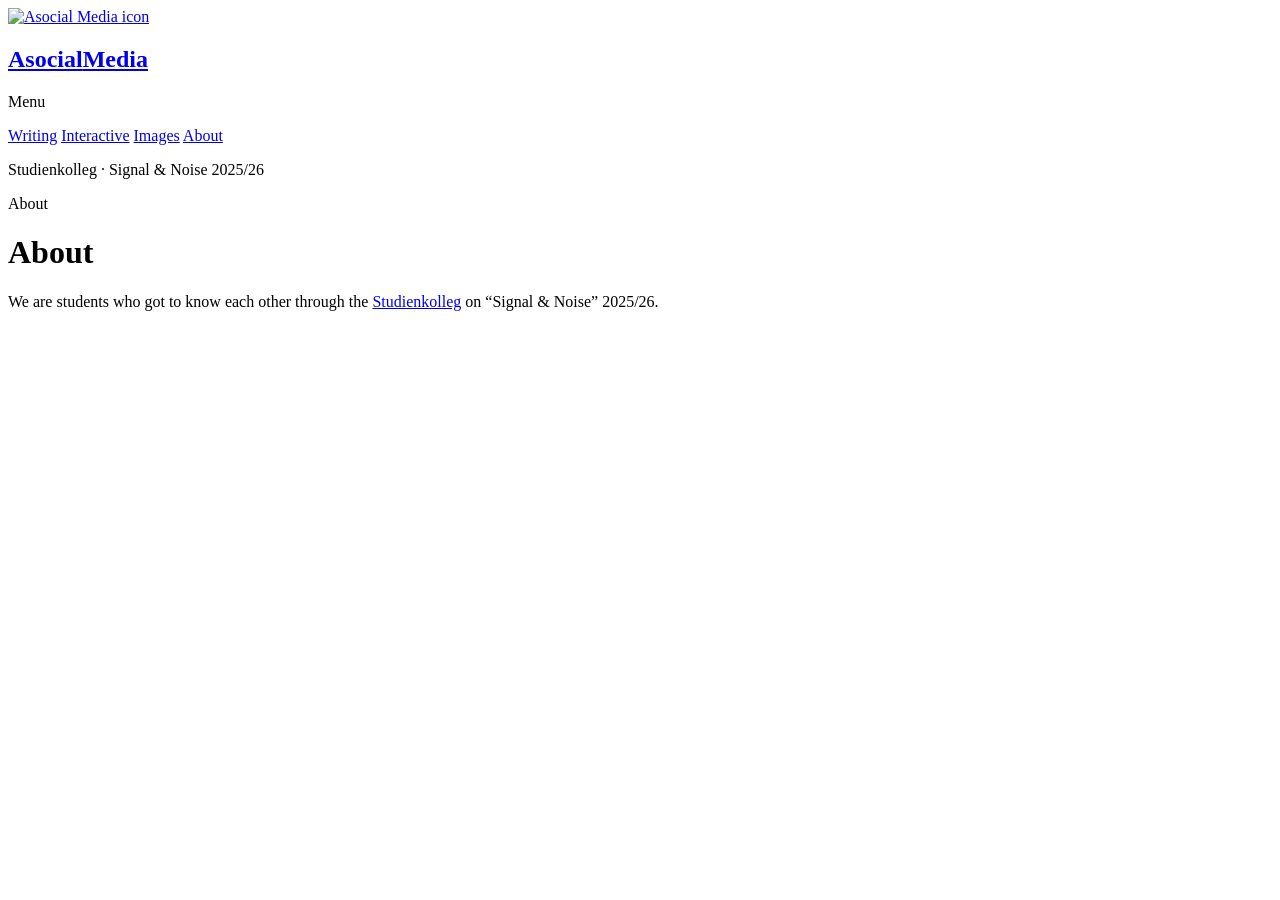
==== about/index.html @ 45183186 "remove trash" ====
<!DOCTYPE html>
<html lang="en">
<head>
  <meta charset="UTF-8" />
  <meta name="viewport" content="width=device-width, initial-scale=1.0" />
  <title>About — ASOCIAL MEDIA</title>
  <link rel="icon" type="image/png" href="../images/asocial_media_icon.png" />
  <link rel="stylesheet" href="../styles.css" />
</head>
<body>
  <aside class="sidebar">
    <a class="brand" href="../index.html">
      <img class="brand__icon" src="../images/asocial_media_icon.png" alt="Asocial Media icon" />
      <h1 class="brand__title"><span>Asocial</span><span>Media</span></h1>
    </a>

    <p class="sidebar__tag">Menu</p>
    <nav class="nav">
      <a href="../writing/">Writing</a>
      <a href="../interactive/">Interactive</a>
      <a href="../images/">Images</a>
      <a href="../about/" aria-current="page">About</a>
    </nav>

    <p class="sidebar__foot">Studienkolleg &middot; Signal &amp; Noise 2025/26</p>
  </aside>

  <main class="content">
    <div class="page">
      <p class="eyebrow">About</p>
      <h1 class="headline">About</h1>
      <p class="lede">
        We are students who got to know each other through the
        <a href="https://uni-tuebingen.de/en/forschung/zentren-und-institute/tuebinger-forum-fuer-wissenschaftskulturen-tfw/studienkolleg/archiv/studienkolleg-20252026/"
           target="_blank" rel="noopener">Studienkolleg</a>
        on &ldquo;Signal &amp; Noise&rdquo; 2025/26.
      </p>
      <p>
        
      </p>
    </div>
  </main>
</body>
</html>
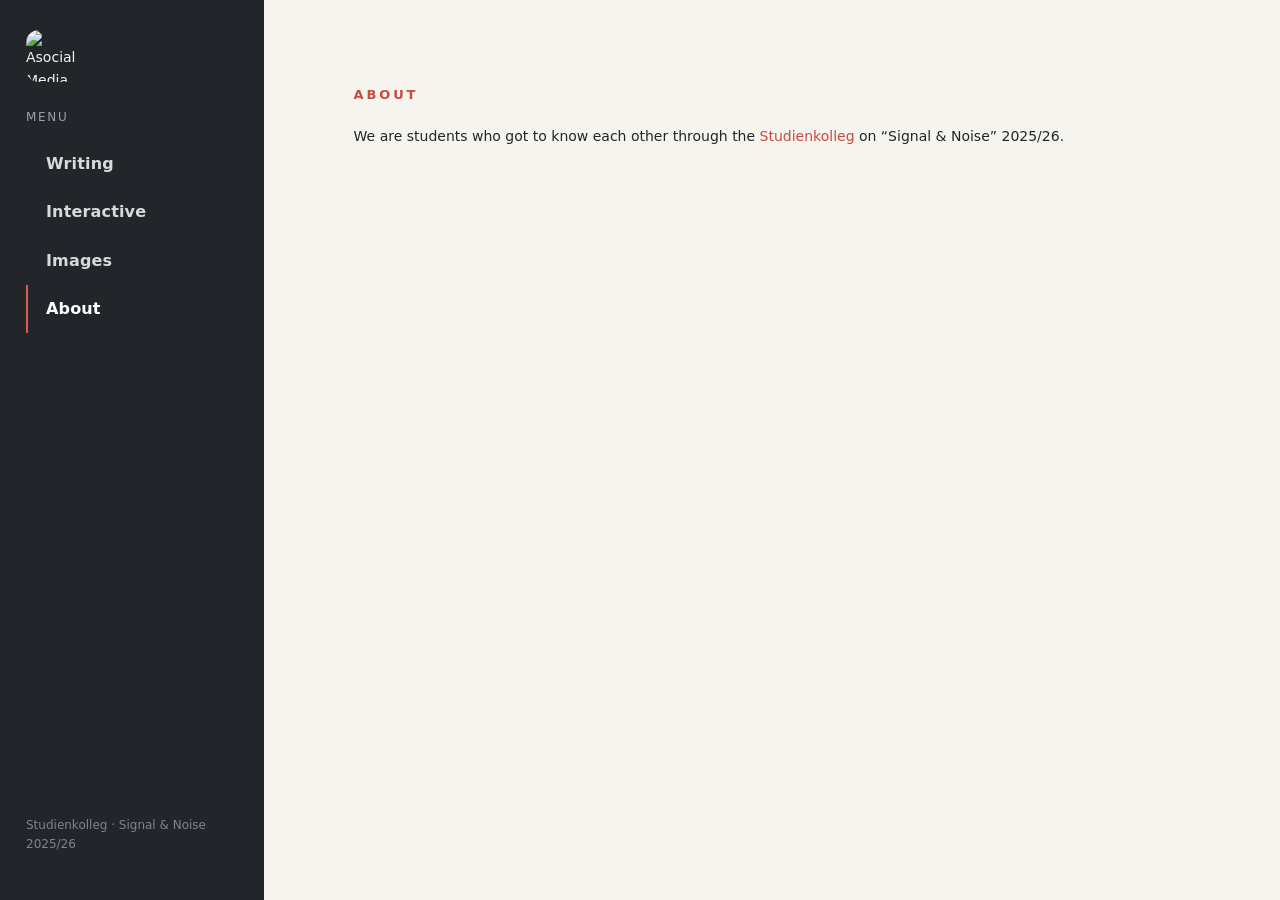
==== commit 6f353e5c: "initial commit" ====
--- a/about/index.html
+++ b/about/index.html
@@ -11,7 +11,6 @@
   <aside class="sidebar">
     <a class="brand" href="../index.html">
       <img class="brand__icon" src="../images/asocial_media_icon.png" alt="Asocial Media icon" />
-      <h1 class="brand__title"><span>Asocial</span><span>Media</span></h1>
     </a>
 
     <p class="sidebar__tag">Menu</p>
@@ -28,16 +27,12 @@
   <main class="content">
     <div class="page">
       <p class="eyebrow">About</p>
-      <h1 class="headline">About</h1>
-      <p class="lede">
+      <p>
         We are students who got to know each other through the
         <a href="https://uni-tuebingen.de/en/forschung/zentren-und-institute/tuebinger-forum-fuer-wissenschaftskulturen-tfw/studienkolleg/archiv/studienkolleg-20252026/"
            target="_blank" rel="noopener">Studienkolleg</a>
         on &ldquo;Signal &amp; Noise&rdquo; 2025/26.
       </p>
-      <p>
-        
-      </p>
     </div>
   </main>
 </body>
--- a/styles.css
+++ b/styles.css
@@ -0,0 +1,204 @@
+/* ==========================================================================
+   ASOCIAL MEDIA — shared styles
+   Palette sampled from the project icon:
+   paper #f6f4ef · ink #22252a · coral #e05a4e
+   ========================================================================== */
+
+:root {
+  --paper:      #f6f4ef;
+  --paper-soft: #edeae1;
+  --ink:        #22252a;
+  --ink-soft:   #4a4e55;
+  --coral:      #e05a4e;
+  --coral-dim:  #c94a3f;
+  --line:       #d9d5c9;
+
+  --sidebar-w: 264px;
+
+  --serif: "Iowan Old Style", "Palatino Linotype", "Georgia", "Times New Roman", serif;
+  --sans:  "Helvetica Neue", "Inter", system-ui, -apple-system, "Segoe UI", Arial, sans-serif;
+}
+
+* { box-sizing: border-box; }
+
+html { -webkit-text-size-adjust: 100%; }
+
+body {
+  margin: 0;
+  background: var(--paper);
+  color: var(--ink);
+  font-family: var(--sans);
+  font-size: 14px;
+  line-height: 1.65;
+  -webkit-font-smoothing: antialiased;
+  text-rendering: optimizeLegibility;
+}
+
+a { color: var(--coral-dim); text-decoration: none; }
+a:hover { color: var(--coral); text-decoration: underline; text-underline-offset: 3px; }
+
+/* ---------- Sidebar ------------------------------------------------------- */
+
+.sidebar {
+  position: fixed;
+  top: 0; left: 0; bottom: 0;
+  width: var(--sidebar-w);
+  background: var(--ink);
+  color: var(--paper);
+  padding: 30px 26px 34px;
+  display: flex;
+  flex-direction: column;
+  z-index: 10;
+}
+
+.brand {
+  display: flex;
+  align-items: center;
+  gap: 14px;
+  text-decoration: none;
+  color: inherit;
+}
+.brand:hover { text-decoration: none; }
+
+.brand__icon {
+  width: 52px;
+  height: 52px;
+  border-radius: 13px;
+  display: block;
+  flex: 0 0 auto;
+}
+
+.brand__title {
+  font-family: var(--sans);
+  font-weight: 800;
+  font-size: 20px;
+  line-height: 1.05;
+  letter-spacing: 0.02em;
+  margin: 0;
+  text-transform: uppercase;
+}
+.brand__title span { display: block; }
+
+.sidebar__tag {
+  font-family: var(--sans);
+  font-size: 12px;
+  letter-spacing: 0.14em;
+  text-transform: uppercase;
+  color: #9aa0a8;
+  margin: 26px 0 12px;
+}
+
+/* ---------- Navigation ---------------------------------------------------- */
+
+.nav { display: flex; flex-direction: column; }
+
+.nav a {
+  font-family: var(--sans);
+  font-size: 16px;
+  font-weight: 600;
+  letter-spacing: 0.01em;
+  color: #d7d9dc;
+  padding: 11px 0 11px 18px;
+  border-left: 2px solid transparent;
+  transition: color .15s ease, border-color .15s ease, padding-left .15s ease;
+}
+.nav a:hover {
+  color: #fff;
+  text-decoration: none;
+  border-left-color: var(--coral);
+  padding-left: 22px;
+}
+.nav a[aria-current="page"] {
+  color: #fff;
+  border-left-color: var(--coral);
+}
+
+.sidebar__foot {
+  margin-top: auto;
+  padding-top: 24px;
+  font-family: var(--sans);
+  font-size: 12px;
+  line-height: 1.6;
+  color: #7f858d;
+}
+
+/* ---------- Main content -------------------------------------------------- */
+
+.content {
+  margin-left: var(--sidebar-w);
+  min-height: 100vh;
+  padding: 84px clamp(28px, 7vw, 120px) 96px;
+}
+
+.page { max-width: 720px; }
+
+.eyebrow {
+  font-family: var(--sans);
+  font-size: 13px;
+  font-weight: 700;
+  letter-spacing: 0.22em;
+  text-transform: uppercase;
+  color: var(--coral-dim);
+  margin: 0 0 18px;
+}
+
+/* The one deliberately large element: the page title */
+h1.headline {
+  font-family: var(--sans);
+  font-weight: 800;
+  font-size: clamp(34px, 5vw, 52px);
+  line-height: 1.04;
+  letter-spacing: -0.01em;
+  text-transform: uppercase;
+  margin: 0 0 28px;
+}
+
+.content p { margin: 0 0 20px; }
+
+/* Plain "coming soon" note on section pages */
+.coming {
+  color: var(--ink-soft);
+  margin-top: 6px;
+}
+
+/* ---------- Colophon / note ---------------------------------------------- */
+
+.note {
+  margin-top: 40px;
+  padding-top: 22px;
+  border-top: 1px solid var(--line);
+  font-size: 12px;
+  line-height: 1.6;
+  color: var(--ink-soft);
+}
+
+/* ---------- Responsive ---------------------------------------------------- */
+
+@media (max-width: 820px) {
+  .sidebar {
+    position: static;
+    width: auto;
+    flex-direction: column;
+    padding: 20px 22px 24px;
+  }
+  .sidebar__tag { display: none; }
+  .sidebar__foot { display: none; }
+  .nav {
+    flex-direction: row;
+    flex-wrap: wrap;
+    gap: 4px 10px;
+    margin-top: 18px;
+  }
+  .nav a {
+    padding: 8px 12px;
+    border-left: 0;
+    border-bottom: 2px solid transparent;
+    border-radius: 8px;
+  }
+  .nav a:hover { padding-left: 12px; border-left: 0; border-bottom-color: var(--coral); background: rgba(255,255,255,.06); }
+  .nav a[aria-current="page"] { border-left: 0; border-bottom-color: var(--coral); }
+  .content {
+    margin-left: 0;
+    padding: 42px 24px 72px;
+  }
+}
